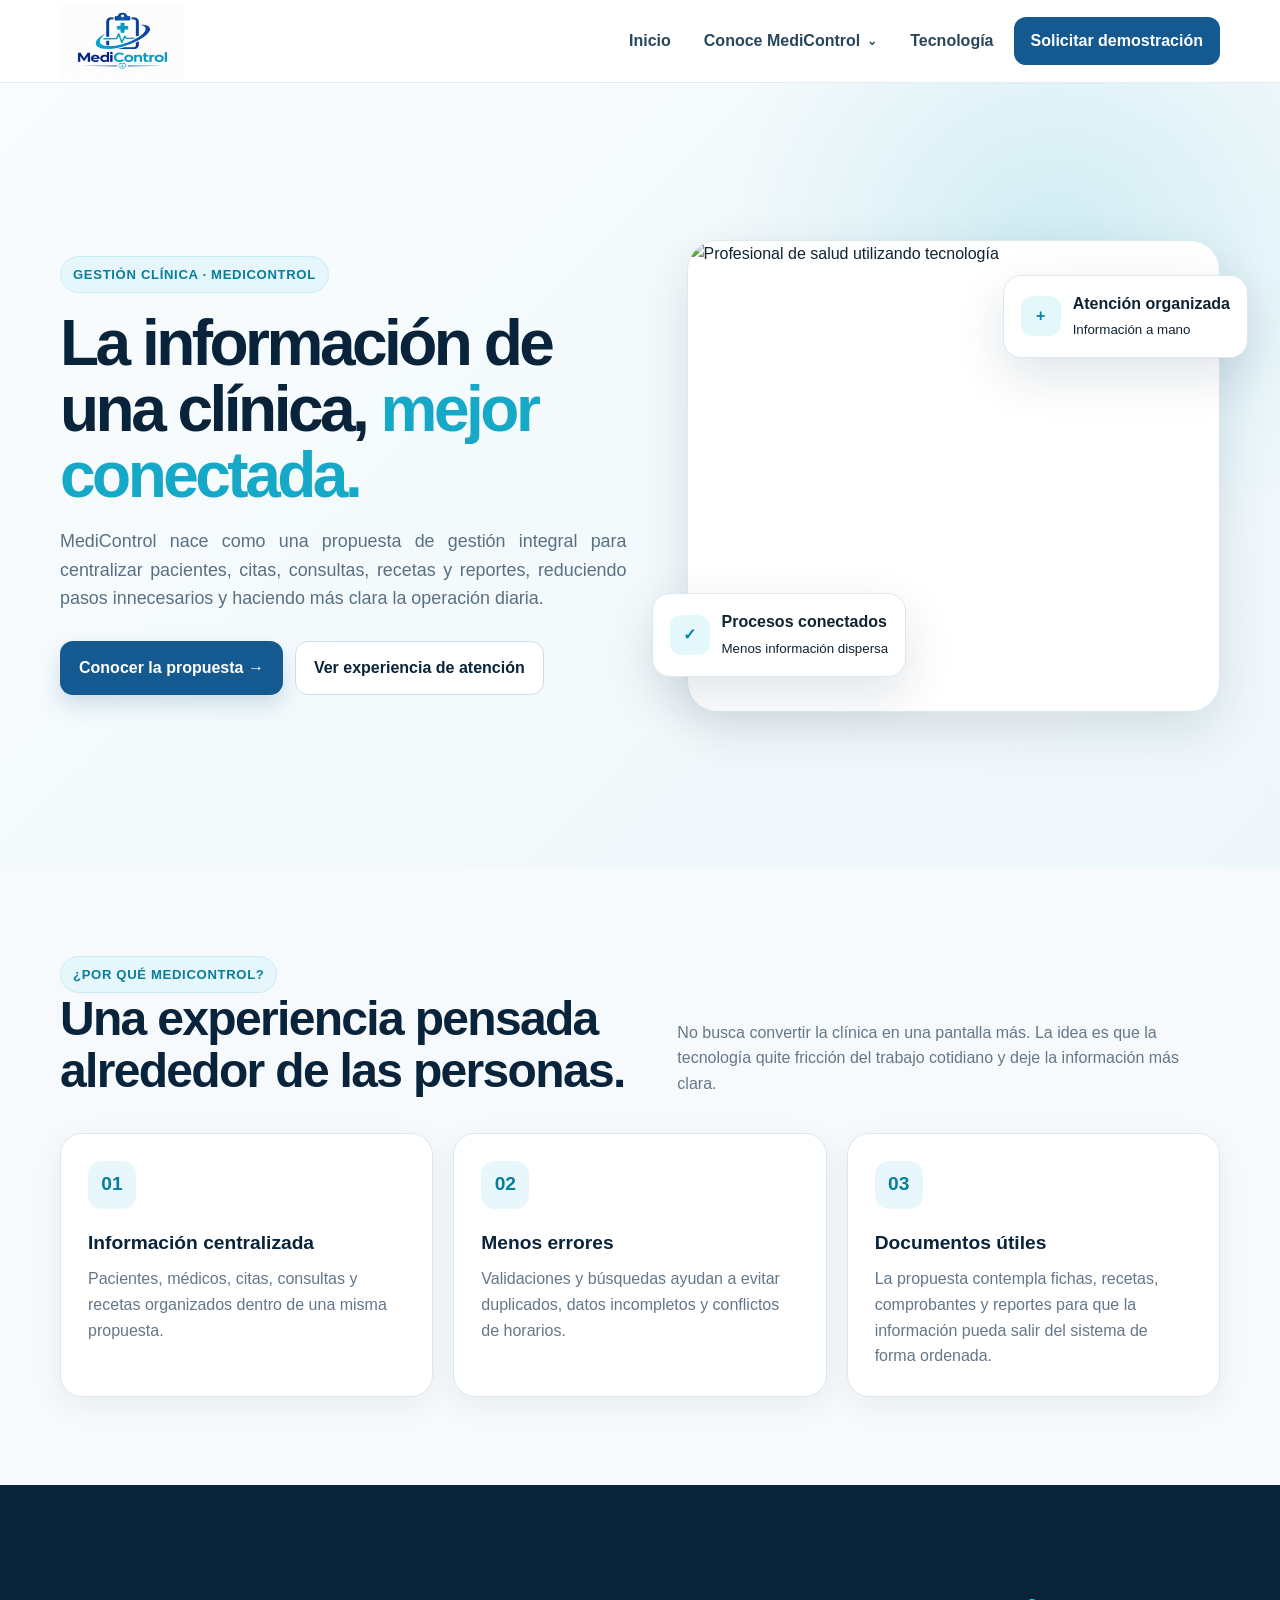
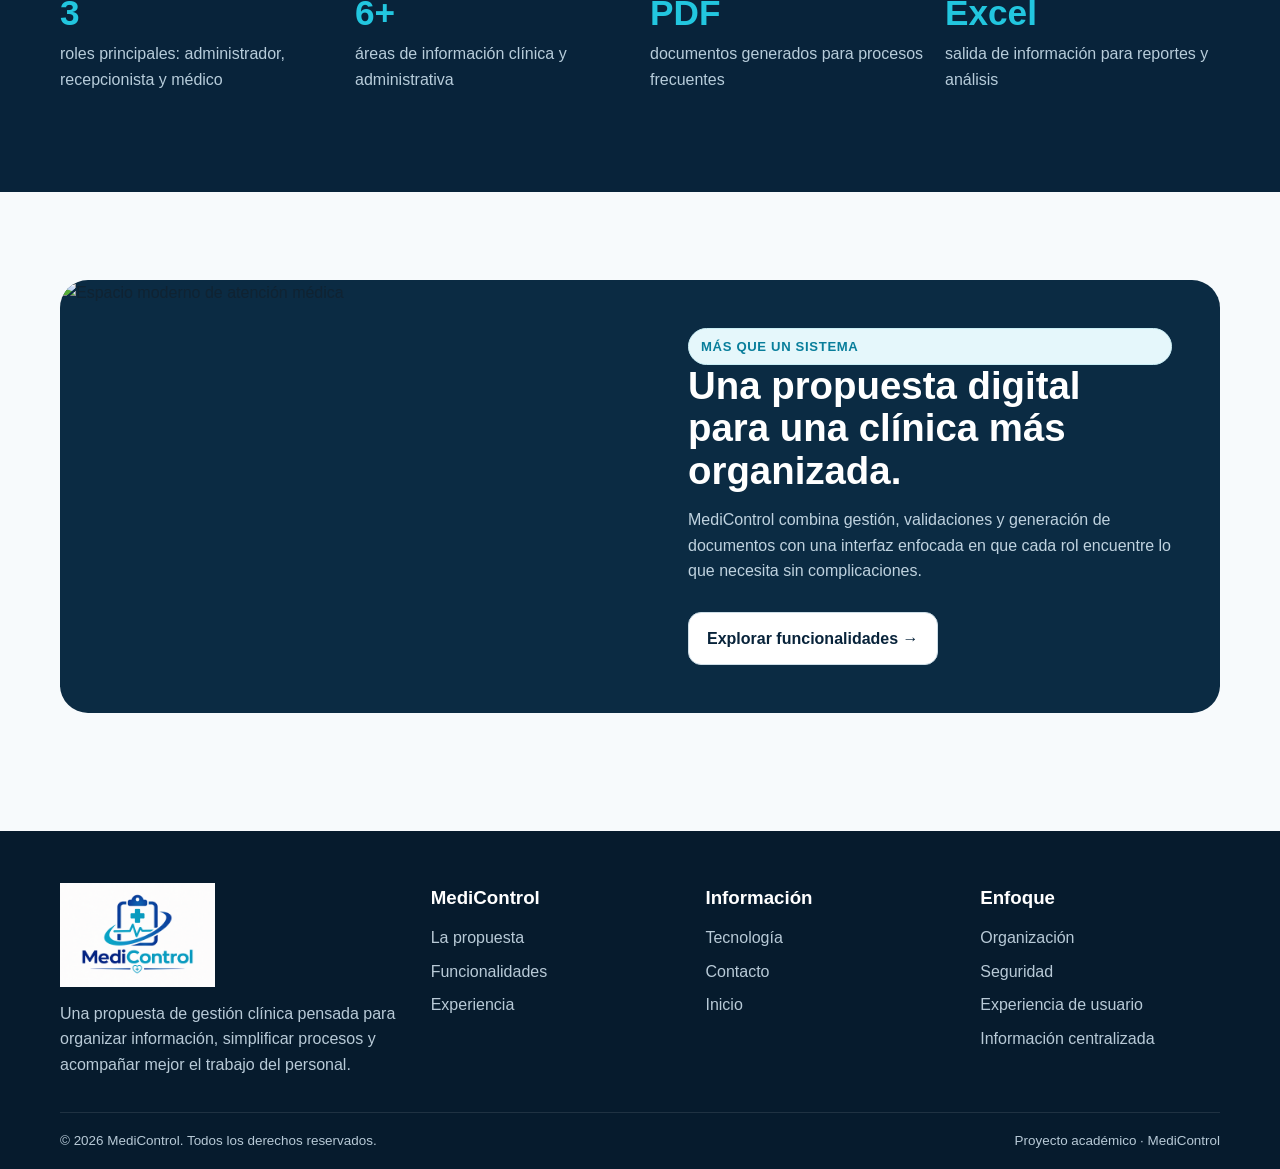
==== index.html @ 9e783116 "Primera versión de MediControl Web" ====
<!doctype html>
<html lang="es">
<head>
<meta charset="utf-8">
<meta name="viewport" content="width=device-width,initial-scale=1">
<title>Inicio | MediControl</title>
<meta name="description" content="MediControl — propuesta de gestión integral para clínicas.">
<link rel="stylesheet" href="assets/styles.css">
</head>
<body>
<header>
  <nav class="navbar">
    <div class="container nav-inner">
      <a class="brand" href="index.html" aria-label="MediControl inicio"><img src="assets/logo.png" alt="MediControl"></a>
      <button class="menu-toggle" aria-label="Abrir menú" aria-expanded="false">☰</button>
      <ul class="nav-links">
        <li><a href="index.html">Inicio</a></li>
        <li class="drop">
          <button class="drop-btn">Conoce MediControl <span class="chevron">⌄</span></button>
          <div class="dropdown">
            <a href="propuesta.html">La propuesta <small>Qué busca resolver</small></a>
            <a href="funcionalidades.html">Funcionalidades <small>Capacidades principales</small></a>
            <a href="experiencia.html">Experiencia de atención <small>Un recorrido sencillo</small></a>
          </div>
        </li>
        <li><a href="tecnologia.html">Tecnología</a></li>
        <li><a href="contacto.html" class="nav-cta">Solicitar demostración</a></li>
      </ul>
    </div>
  </nav>
</header>

<main>
<section class="hero">
 <div class="container hero-grid">
  <div class="reveal">
   <span class="eyebrow">Gestión clínica · MediControl</span>
   <h1>La información de una clínica, <span>mejor conectada.</span></h1>
   <p class="lead">MediControl nace como una propuesta de gestión integral para centralizar pacientes, citas, consultas, recetas y reportes, reduciendo pasos innecesarios y haciendo más clara la operación diaria.</p>
   <div class="actions">
    <a class="btn btn-primary" href="propuesta.html">Conocer la propuesta →</a>
    <a class="btn btn-secondary" href="experiencia.html">Ver experiencia de atención</a>
   </div>
  </div>
  <div class="hero-visual reveal">
   <div class="hero-card">
    <img class="hero-photo" src="https://images.unsplash.com/photo-1576091160399-112ba8d25d1d?auto=format&fit=crop&w=1200&q=85" alt="Profesional de salud utilizando tecnología">
   </div>
   <div class="floating float-one"><div class="float-icon">✓</div><div><strong>Procesos conectados</strong><br><small>Menos información dispersa</small></div></div>
   <div class="floating float-two"><div class="float-icon">+</div><div><strong>Atención organizada</strong><br><small>Información a mano</small></div></div>
  </div>
 </div>
</section>

<section class="section">
 <div class="container">
  <div class="section-head reveal">
   <div><span class="eyebrow">¿Por qué MediControl?</span><h2>Una experiencia pensada alrededor de las personas.</h2></div>
   <p>No busca convertir la clínica en una pantalla más. La idea es que la tecnología quite fricción del trabajo cotidiano y deje la información más clara.</p>
  </div>
  <div class="grid-3">
   <article class="card reveal"><div class="card-icon">01</div><h3>Información centralizada</h3><p>Pacientes, médicos, citas, consultas y recetas organizados dentro de una misma propuesta.</p></article>
   <article class="card reveal"><div class="card-icon">02</div><h3>Menos errores</h3><p>Validaciones y búsquedas ayudan a evitar duplicados, datos incompletos y conflictos de horarios.</p></article>
   <article class="card reveal"><div class="card-icon">03</div><h3>Documentos útiles</h3><p>La propuesta contempla fichas, recetas, comprobantes y reportes para que la información pueda salir del sistema de forma ordenada.</p></article>
  </div>
 </div>
</section>

<section class="stats">
 <div class="container section">
  <div class="stats-grid">
   <div class="stat reveal"><strong>3</strong><span>roles principales: administrador, recepcionista y médico</span></div>
   <div class="stat reveal"><strong>6+</strong><span>áreas de información clínica y administrativa</span></div>
   <div class="stat reveal"><strong>PDF</strong><span>documentos generados para procesos frecuentes</span></div>
   <div class="stat reveal"><strong>Excel</strong><span>salida de información para reportes y análisis</span></div>
  </div>
 </div>
</section>

<section class="section">
 <div class="container">
  <div class="image-banner reveal">
   <img src="https://images.unsplash.com/photo-1538108149393-fbbd81895907?auto=format&fit=crop&w=1200&q=85" alt="Espacio moderno de atención médica">
   <div class="copy">
    <span class="eyebrow">Más que un sistema</span>
    <h2>Una propuesta digital para una clínica más organizada.</h2>
    <p>MediControl combina gestión, validaciones y generación de documentos con una interfaz enfocada en que cada rol encuentre lo que necesita sin complicaciones.</p>
    <div class="actions"><a class="btn btn-secondary" href="funcionalidades.html">Explorar funcionalidades →</a></div>
   </div>
  </div>
 </div>
</section>
</main>

<footer class="footer">
  <div class="container footer-main">
    <div>
      <img class="footer-logo" src="assets/logo.png" alt="MediControl">
      <p>Una propuesta de gestión clínica pensada para organizar información, simplificar procesos y acompañar mejor el trabajo del personal.</p>
    </div>
    <div>
      <h3>MediControl</h3>
      <ul>
        <li><a href="propuesta.html">La propuesta</a></li>
        <li><a href="funcionalidades.html">Funcionalidades</a></li>
        <li><a href="experiencia.html">Experiencia</a></li>
      </ul>
    </div>
    <div>
      <h3>Información</h3>
      <ul>
        <li><a href="tecnologia.html">Tecnología</a></li>
        <li><a href="contacto.html">Contacto</a></li>
        <li><a href="index.html">Inicio</a></li>
      </ul>
    </div>
    <div>
      <h3>Enfoque</h3>
      <ul>
        <li>Organización</li>
        <li>Seguridad</li>
        <li>Experiencia de usuario</li>
        <li>Información centralizada</li>
      </ul>
    </div>
  </div>
  <div class="container footer-bottom">
    <span>© 2026 MediControl. Todos los derechos reservados.</span>
    <span>Proyecto académico · MediControl</span>
  </div>
</footer>
<script src="assets/app.js"></script>
</body></html>
---- assets/styles.css ----
:root{
  --navy:#08233a;
  --navy-2:#0d3554;
  --blue:#145a91;
  --cyan:#16a8c7;
  --cyan-2:#22c6df;
  --ink:#102332;
  --muted:#647789;
  --light:#eef6fa;
  --white:#ffffff;
  --line:#dce8ef;
  --danger:#d84a4a;
  --shadow:0 18px 50px rgba(8,35,58,.12);
  --radius:22px;
}
*{box-sizing:border-box;margin:0;padding:0}
html{scroll-behavior:smooth}
body{
  font-family:Inter,Segoe UI,Roboto,Arial,sans-serif;
  color:var(--ink);
  background:#f7fafc;
  line-height:1.6;
}
a{text-decoration:none;color:inherit}
img{max-width:100%;display:block}
button,input,textarea{font:inherit}
.container{width:min(1160px,92%);margin:auto;}
.topbar{
  background:var(--navy);
  color:#dcebf5;
  font-size:.82rem;
  padding:8px 0;
}
.topbar .container{display:flex;justify-content:space-between;gap:20px}
.navbar{
  position:sticky;top:0;z-index:1000;
  background:rgba(255,255,255,.94);
  backdrop-filter:blur(14px);
  border-bottom:1px solid rgba(220,232,239,.8);
}
.nav-inner{height:82px;display:flex;align-items:center;justify-content:space-between;gap:30px}
.brand img{width:125px;height: 75px;}
.nav-links{display:flex;align-items:center;gap:7px;list-style:none}
.nav-links>li>a,.drop-btn{
  display:flex;align-items:center;gap:7px;
  padding:11px 13px;border-radius:12px;
  font-weight:650;color:#29465b;
  transition:.25s ease;
}
.nav-links>li>a:hover,.drop-btn:hover{background:#edf7fa;color:var(--blue)}
.drop{position:relative}
.drop-btn{border:0;background:transparent;cursor:pointer}
.chevron{transition:transform .25s ease;font-size:.72rem}
.drop.open .chevron{transform:rotate(180deg)}
.dropdown{
  position:absolute;right:0;top:calc(100% + 12px);
  width:270px;padding:10px;
  background:#fff;border:1px solid var(--line);
  border-radius:17px;box-shadow:var(--shadow);
  opacity:0;visibility:hidden;transform:translateY(-8px) scale(.98);
  transition:.25s ease;transform-origin:top right;
}
.drop.open .dropdown{opacity:1;visibility:visible;transform:translateY(0) scale(1)}
.dropdown a{display:block;padding:12px 13px;border-radius:12px}
.dropdown a:hover{background:#eff8fb;color:var(--blue)}
.dropdown small{display:block;color:var(--muted);font-weight:400;margin-top:2px}
.nav-cta{background:var(--blue)!important;color:white!important;padding:11px 17px!important}
.nav-cta:hover{background:var(--navy)!important}
.menu-toggle{display:none;border:0;background:var(--navy);color:#fff;border-radius:12px;padding:10px 12px;cursor:pointer}
.hero{
  min-height:calc(100vh - 115px);
  display:grid;align-items:center;
  background:
    radial-gradient(circle at 82% 22%,rgba(22,168,199,.16),transparent 28%),
    linear-gradient(135deg,#f9fcfd 0%,#eef7fb 100%);
  overflow:hidden;
}
.hero-grid{display:grid;grid-template-columns:1.03fr .97fr;gap:60px;align-items:center;padding:72px 0}
.eyebrow{display:inline-flex;gap:8px;align-items:center;background:#e5f7fb;color:#087e9b;border:1px solid #c9edf4;border-radius:999px;padding:7px 12px;font-size:.82rem;font-weight:750;text-transform:uppercase;letter-spacing:.05em}
.hero h1{font-size:clamp(2.7rem,5vw,5.2rem);line-height:1.03;letter-spacing:-.055em;margin:18px 0;color:var(--navy);}
.hero h1 span{color:var(--cyan)}
.hero p.lead{font-size:1.12rem;color:#587083;max-width:650px; text-align: justify;}
.actions{display:flex;flex-wrap:wrap;gap:12px;margin-top:28px}
.btn{
  display:inline-flex;align-items:center;justify-content:center;gap:9px;
  border:1px solid transparent;border-radius:13px;padding:13px 18px;
  font-weight:750;cursor:pointer;transition:.25s ease;
}
.btn-primary{background:var(--blue);color:#fff;box-shadow:0 10px 22px rgba(20,90,145,.18)}
.btn-primary:hover{transform:translateY(-2px);background:var(--navy)}
.btn-secondary{background:#fff;color:var(--navy);border-color:#cddde6}
.btn-secondary:hover{border-color:var(--cyan);color:#087e9b;transform:translateY(-2px)}
.hero-visual{position:relative}
.hero-card{
  background:#fff;border:1px solid #dceaf0;border-radius:30px;
  box-shadow:var(--shadow);overflow:hidden;
}
.hero-photo{height:470px;object-fit:cover;width:100%}
.floating{
  position:absolute;background:#fff;border:1px solid var(--line);box-shadow:var(--shadow);
  border-radius:18px;padding:15px 17px;display:flex;gap:12px;align-items:center;
}
.float-one{left:-35px;bottom:35px}.float-two{right:-28px;top:35px}
.float-icon{width:40px;height:40px;border-radius:12px;background:#e4f7fb;color:#0785a1;display:grid;place-items:center;font-weight:900}
.section{padding:88px 0}
.section-head{display:flex;justify-content:space-between;gap:30px;align-items:end;margin-bottom:36px}
.section-head h2{font-size:clamp(2rem,4vw,3rem);line-height:1.08;color:var(--navy);letter-spacing:-.035em}
.section-head p{max-width:560px;color:var(--muted)}
.grid-3{display:grid;grid-template-columns:repeat(3,1fr);gap:20px}
.card{
  background:#fff;border:1px solid var(--line);border-radius:var(--radius);
  padding:27px;box-shadow:0 8px 30px rgba(8,35,58,.06);
  transition:.28s ease;
}
.card:hover{transform:translateY(-5px);box-shadow:var(--shadow)}
.card-icon{width:48px;height:48px;border-radius:14px;background:#e8f7fb;color:#087e9b;display:grid;place-items:center;font-size:1.2rem;font-weight:900;margin-bottom:19px}
.card h3{font-size:1.2rem;color:var(--navy);margin-bottom:8px}
.card p{color:var(--muted)}
.stats{background:var(--navy);color:#fff}
.stats-grid{display:grid;grid-template-columns:repeat(4,1fr);gap:20px}
.stat{padding:12px 0}
.stat strong{display:block;font-size:2.2rem;color:var(--cyan-2)}
.stat span{color:#b7ccda}
.image-banner{display:grid;grid-template-columns:1fr 1fr;gap:0;border-radius:28px;overflow:hidden;background:#0b2b43}
.image-banner img{height:390px;width:100%;object-fit:cover}
.image-banner .copy{padding:48px;color:#fff;display:flex;flex-direction:column;justify-content:center}
.image-banner .copy h2{font-size:2.4rem;line-height:1.1;margin-bottom:15px}
.image-banner .copy p{color:#bfd2df}
.page-hero{background:linear-gradient(135deg,#08233a,#0e4165);color:#fff;padding:80px 0}
.page-hero h1{font-size:clamp(2.5rem,5vw,4.2rem);line-height:1.05;margin:15px 0}
.page-hero p{max-width:720px;color:#c5d8e4;font-size:1.08rem}
.breadcrumb{color:#86d9e7;font-weight:700;font-size:.86rem}
.feature-layout{display:grid;grid-template-columns:.9fr 1.1fr;gap:35px;align-items:center}
.feature-image{border-radius:25px;overflow:hidden;box-shadow:var(--shadow);border:1px solid var(--line)}
.feature-image img{height:480px;width:100%;object-fit:cover}
.list{display:grid;gap:15px;margin-top:20px}
.list li{list-style:none;display:flex;gap:12px;color:#506b7d}
.check{min-width:24px;height:24px;border-radius:50%;display:grid;place-items:center;background:#def6fa;color:#087e9b;font-weight:900}
.process{display:grid;grid-template-columns:repeat(4,1fr);gap:15px}
.step{background:#fff;border:1px solid var(--line);padding:23px;border-radius:20px}
.step-number{font-weight:900;color:var(--cyan);font-size:1.5rem}
.step h3{margin:8px 0;color:var(--navy)}
.step p{color:var(--muted);font-size:.94rem}
.form-card{max-width:780px;margin:auto;background:#fff;border:1px solid var(--line);border-radius:26px;padding:32px;box-shadow:var(--shadow)}
.form-grid{display:grid;grid-template-columns:1fr 1fr;gap:17px}
.field{display:grid;gap:7px}
.field.full{grid-column:1/-1}
.field label{font-weight:700;color:#29465b}
.field input,.field textarea,.field select{width:100%;padding:13px 14px;border:1px solid #cbdde6;border-radius:12px;outline:none;background:#fbfdfe}
.field input:focus,.field textarea:focus,.field select:focus{border-color:var(--cyan);box-shadow:0 0 0 3px rgba(22,168,199,.12)}
.field textarea{min-height:140px;resize:vertical}
.notice{margin-top:15px;padding:12px 14px;border-radius:12px;background:#eaf8fb;color:#087e9b;display:none}
.footer{background:#061b2d;color:#b8cad7;margin-top:30px}
.footer-main{padding:52px 0 35px;display:grid;grid-template-columns:1.4fr 1fr 1fr 1fr;gap:35px}
.footer h3{color:#fff;margin-bottom:12px}
.footer p{max-width:360px}
.footer ul{list-style:none;display:grid;gap:8px}
.footer a:hover{color:#fff}
.footer-logo{width:155px;margin-bottom:14px}
.footer-bottom{border-top:1px solid rgba(255,255,255,.1);padding:17px 0;display:flex;justify-content:space-between;gap:20px;font-size:.84rem}
.reveal{opacity:0;transform:translateY(18px);transition:.7s ease}
.reveal.show{opacity:1;transform:none}
@media(max-width:900px){
  .menu-toggle{display:block}
  .nav-links{position:absolute;left:4%;right:4%;top:78px;background:#fff;border:1px solid var(--line);border-radius:18px;box-shadow:var(--shadow);padding:10px;display:none;flex-direction:column;align-items:stretch}
  .nav-links.active{display:flex}
  .nav-links>li>a,.drop-btn{width:100%;justify-content:space-between}
  .dropdown{position:static;width:100%;box-shadow:none;margin-top:5px;display:none}
  .drop.open .dropdown{display:block}
  .hero-grid,.feature-layout,.image-banner{grid-template-columns:1fr}
  .hero{min-height:auto}.hero-visual{order:-1}.hero-photo{height:360px}
  .float-one{left:12px}.float-two{right:12px}
  .grid-3{grid-template-columns:1fr 1fr}.stats-grid{grid-template-columns:1fr 1fr}.process{grid-template-columns:1fr 1fr}
  .footer-main{grid-template-columns:1fr 1fr}
}
@media(max-width:600px){
  .topbar .container{display:none}.nav-inner{height:72px}
  .brand img{width:145px}.hero-grid{padding:48px 0}.hero h1{font-size:2.7rem}
  .section{padding:65px 0}.grid-3,.stats-grid,.process,.form-grid{grid-template-columns:1fr}
  .field.full{grid-column:auto}.image-banner img{height:280px}.image-banner .copy{padding:32px}
  .feature-image img{height:330px}.footer-main{grid-template-columns:1fr}.footer-bottom{flex-direction:column}
}
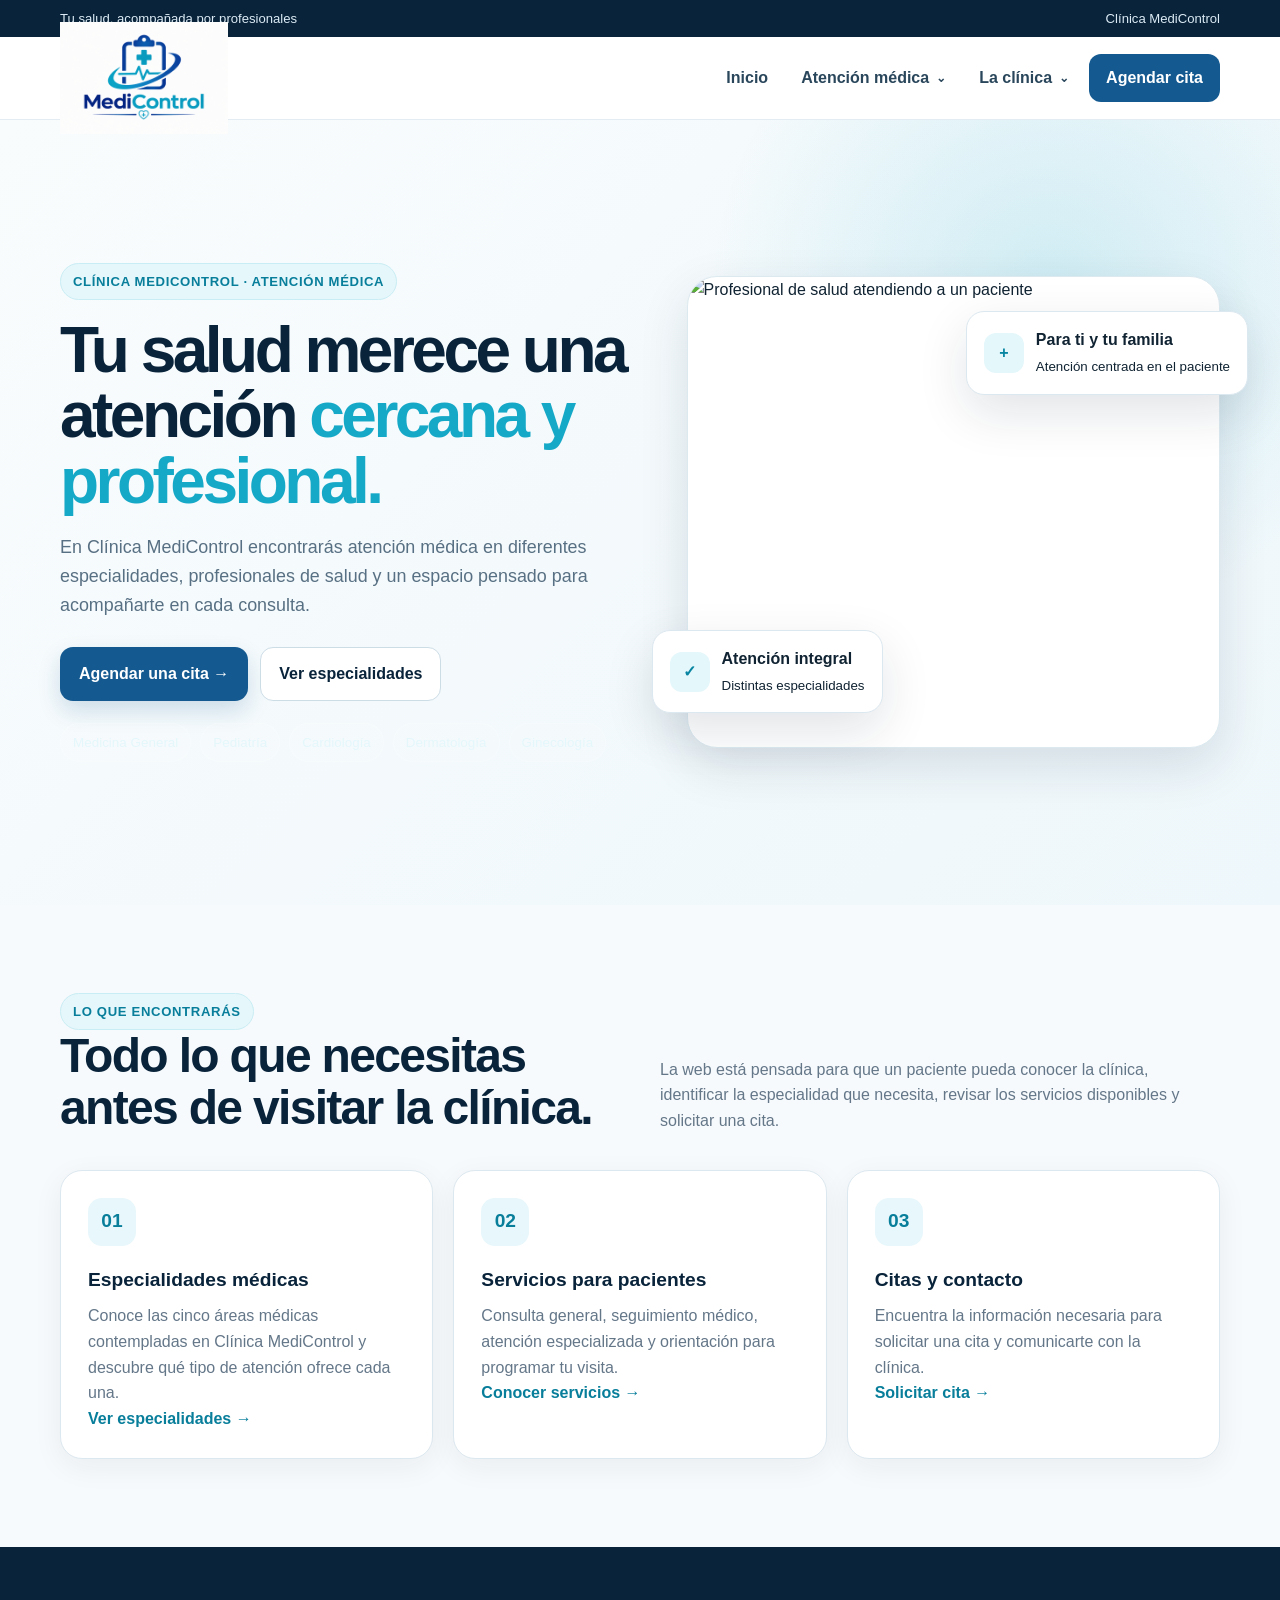
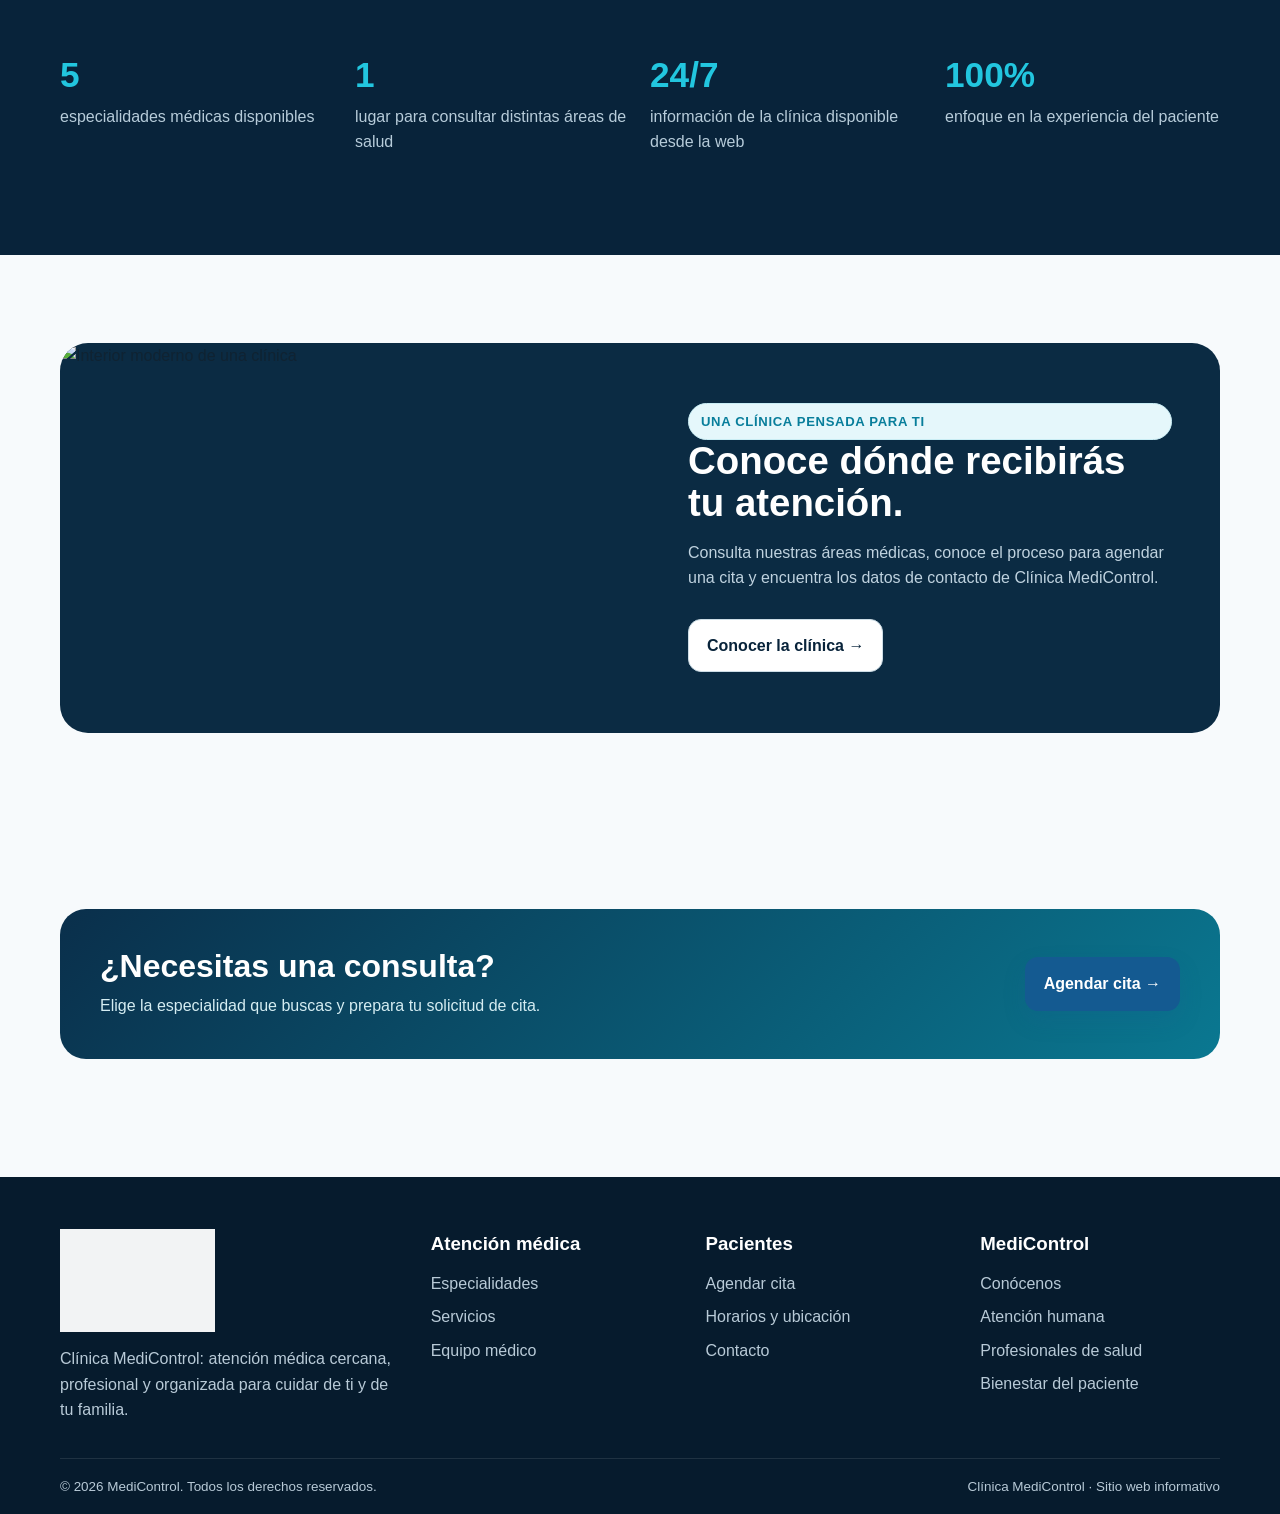
==== commit d0811e7a: "Cambio de propósito: sitio web de Clínica MediControl" ====
--- a/index.html
+++ b/index.html
@@ -4,11 +4,13 @@
 <meta charset="utf-8">
 <meta name="viewport" content="width=device-width,initial-scale=1">
 <title>Inicio | MediControl</title>
-<meta name="description" content="MediControl — propuesta de gestión integral para clínicas.">
+<meta name="description" content="Clínica MediControl: especialidades, servicios y atención médica para pacientes.">
 <link rel="stylesheet" href="assets/styles.css">
 </head>
 <body>
+
 <header>
+  <div class="topbar"><div class="container"><span>Tu salud, acompañada por profesionales</span><span>Clínica MediControl</span></div></div>
   <nav class="navbar">
     <div class="container nav-inner">
       <a class="brand" href="index.html" aria-label="MediControl inicio"><img src="assets/logo.png" alt="MediControl"></a>
@@ -16,38 +18,48 @@
       <ul class="nav-links">
         <li><a href="index.html">Inicio</a></li>
         <li class="drop">
-          <button class="drop-btn">Conoce MediControl <span class="chevron">⌄</span></button>
+          <button class="drop-btn">Atención médica <span class="chevron">⌄</span></button>
           <div class="dropdown">
-            <a href="propuesta.html">La propuesta <small>Qué busca resolver</small></a>
-            <a href="funcionalidades.html">Funcionalidades <small>Capacidades principales</small></a>
-            <a href="experiencia.html">Experiencia de atención <small>Un recorrido sencillo</small></a>
+            <a href="especialidades.html">Especialidades <small>Conoce nuestras áreas médicas</small></a>
+            <a href="servicios.html">Servicios <small>Lo que puedes encontrar en la clínica</small></a>
+            <a href="medicos.html">Equipo médico <small>Profesionales y especialidades</small></a>
           </div>
         </li>
-        <li><a href="tecnologia.html">Tecnología</a></li>
-        <li><a href="contacto.html" class="nav-cta">Solicitar demostración</a></li>
+        <li class="drop">
+          <button class="drop-btn">La clínica <span class="chevron">⌄</span></button>
+          <div class="dropdown">
+            <a href="nosotros.html">Conócenos <small>Nuestra forma de atender</small></a>
+            <a href="horarios.html">Horarios y ubicación <small>Cuándo y dónde encontrarnos</small></a>
+          </div>
+        </li>
+        <li><a href="citas.html" class="nav-cta">Agendar cita</a></li>
       </ul>
     </div>
   </nav>
 </header>
 
 <main>
+
 <section class="hero">
  <div class="container hero-grid">
   <div class="reveal">
-   <span class="eyebrow">Gestión clínica · MediControl</span>
-   <h1>La información de una clínica, <span>mejor conectada.</span></h1>
-   <p class="lead">MediControl nace como una propuesta de gestión integral para centralizar pacientes, citas, consultas, recetas y reportes, reduciendo pasos innecesarios y haciendo más clara la operación diaria.</p>
+   <span class="eyebrow">Clínica MediControl · Atención médica</span>
+   <h1>Tu salud merece una atención <span>cercana y profesional.</span></h1>
+   <p class="lead">En Clínica MediControl encontrarás atención médica en diferentes especialidades, profesionales de salud y un espacio pensado para acompañarte en cada consulta.</p>
    <div class="actions">
-    <a class="btn btn-primary" href="propuesta.html">Conocer la propuesta →</a>
-    <a class="btn btn-secondary" href="experiencia.html">Ver experiencia de atención</a>
+    <a class="btn btn-primary" href="citas.html">Agendar una cita →</a>
+    <a class="btn btn-secondary" href="especialidades.html">Ver especialidades</a>
+   </div>
+   <div class="hero-badges">
+    <span class="hero-badge">Medicina General</span><span class="hero-badge">Pediatría</span><span class="hero-badge">Cardiología</span><span class="hero-badge">Dermatología</span><span class="hero-badge">Ginecología</span>
    </div>
   </div>
   <div class="hero-visual reveal">
    <div class="hero-card">
-    <img class="hero-photo" src="https://images.unsplash.com/photo-1576091160399-112ba8d25d1d?auto=format&fit=crop&w=1200&q=85" alt="Profesional de salud utilizando tecnología">
+    <img class="hero-photo" src="https://images.unsplash.com/photo-1576091160399-112ba8d25d1d?auto=format&fit=crop&w=1200&q=85" alt="Profesional de salud atendiendo a un paciente">
    </div>
-   <div class="floating float-one"><div class="float-icon">✓</div><div><strong>Procesos conectados</strong><br><small>Menos información dispersa</small></div></div>
-   <div class="floating float-two"><div class="float-icon">+</div><div><strong>Atención organizada</strong><br><small>Información a mano</small></div></div>
+   <div class="floating float-one"><div class="float-icon">✓</div><div><strong>Atención integral</strong><br><small>Distintas especialidades</small></div></div>
+   <div class="floating float-two"><div class="float-icon">+</div><div><strong>Para ti y tu familia</strong><br><small>Atención centrada en el paciente</small></div></div>
   </div>
  </div>
 </section>
@@ -55,13 +67,13 @@
 <section class="section">
  <div class="container">
   <div class="section-head reveal">
-   <div><span class="eyebrow">¿Por qué MediControl?</span><h2>Una experiencia pensada alrededor de las personas.</h2></div>
-   <p>No busca convertir la clínica en una pantalla más. La idea es que la tecnología quite fricción del trabajo cotidiano y deje la información más clara.</p>
+   <div><span class="eyebrow">Lo que encontrarás</span><h2>Todo lo que necesitas antes de visitar la clínica.</h2></div>
+   <p>La web está pensada para que un paciente pueda conocer la clínica, identificar la especialidad que necesita, revisar los servicios disponibles y solicitar una cita.</p>
   </div>
   <div class="grid-3">
-   <article class="card reveal"><div class="card-icon">01</div><h3>Información centralizada</h3><p>Pacientes, médicos, citas, consultas y recetas organizados dentro de una misma propuesta.</p></article>
-   <article class="card reveal"><div class="card-icon">02</div><h3>Menos errores</h3><p>Validaciones y búsquedas ayudan a evitar duplicados, datos incompletos y conflictos de horarios.</p></article>
-   <article class="card reveal"><div class="card-icon">03</div><h3>Documentos útiles</h3><p>La propuesta contempla fichas, recetas, comprobantes y reportes para que la información pueda salir del sistema de forma ordenada.</p></article>
+   <article class="card reveal"><div class="card-icon">01</div><h3>Especialidades médicas</h3><p>Conoce las cinco áreas médicas contempladas en Clínica MediControl y descubre qué tipo de atención ofrece cada una.</p><a class="specialty-link" href="especialidades.html">Ver especialidades →</a></article>
+   <article class="card reveal"><div class="card-icon">02</div><h3>Servicios para pacientes</h3><p>Consulta general, seguimiento médico, atención especializada y orientación para programar tu visita.</p><a class="specialty-link" href="servicios.html">Conocer servicios →</a></article>
+   <article class="card reveal"><div class="card-icon">03</div><h3>Citas y contacto</h3><p>Encuentra la información necesaria para solicitar una cita y comunicarte con la clínica.</p><a class="specialty-link" href="citas.html">Solicitar cita →</a></article>
   </div>
  </div>
 </section>
@@ -69,10 +81,10 @@
 <section class="stats">
  <div class="container section">
   <div class="stats-grid">
-   <div class="stat reveal"><strong>3</strong><span>roles principales: administrador, recepcionista y médico</span></div>
-   <div class="stat reveal"><strong>6+</strong><span>áreas de información clínica y administrativa</span></div>
-   <div class="stat reveal"><strong>PDF</strong><span>documentos generados para procesos frecuentes</span></div>
-   <div class="stat reveal"><strong>Excel</strong><span>salida de información para reportes y análisis</span></div>
+   <div class="stat reveal"><strong>5</strong><span>especialidades médicas disponibles</span></div>
+   <div class="stat reveal"><strong>1</strong><span>lugar para consultar distintas áreas de salud</span></div>
+   <div class="stat reveal"><strong>24/7</strong><span>información de la clínica disponible desde la web</span></div>
+   <div class="stat reveal"><strong>100%</strong><span>enfoque en la experiencia del paciente</span></div>
   </div>
  </div>
 </section>
@@ -80,54 +92,66 @@
 <section class="section">
  <div class="container">
   <div class="image-banner reveal">
-   <img src="https://images.unsplash.com/photo-1538108149393-fbbd81895907?auto=format&fit=crop&w=1200&q=85" alt="Espacio moderno de atención médica">
+   <img src="https://images.unsplash.com/photo-1538108149393-fbbd81895907?auto=format&fit=crop&w=1200&q=85" alt="Interior moderno de una clínica">
    <div class="copy">
-    <span class="eyebrow">Más que un sistema</span>
-    <h2>Una propuesta digital para una clínica más organizada.</h2>
-    <p>MediControl combina gestión, validaciones y generación de documentos con una interfaz enfocada en que cada rol encuentre lo que necesita sin complicaciones.</p>
-    <div class="actions"><a class="btn btn-secondary" href="funcionalidades.html">Explorar funcionalidades →</a></div>
+    <span class="eyebrow">Una clínica pensada para ti</span>
+    <h2>Conoce dónde recibirás tu atención.</h2>
+    <p>Consulta nuestras áreas médicas, conoce el proceso para agendar una cita y encuentra los datos de contacto de Clínica MediControl.</p>
+    <div class="actions"><a class="btn btn-secondary" href="nosotros.html">Conocer la clínica →</a></div>
    </div>
   </div>
  </div>
 </section>
+
+<section class="section">
+ <div class="container">
+  <div class="cta-strip reveal">
+   <div><h2>¿Necesitas una consulta?</h2><p>Elige la especialidad que buscas y prepara tu solicitud de cita.</p></div>
+   <a class="btn btn-primary" href="citas.html">Agendar cita →</a>
+  </div>
+ </div>
+</section>
+
 </main>
 
 <footer class="footer">
   <div class="container footer-main">
     <div>
       <img class="footer-logo" src="assets/logo.png" alt="MediControl">
-      <p>Una propuesta de gestión clínica pensada para organizar información, simplificar procesos y acompañar mejor el trabajo del personal.</p>
+      <p>Clínica MediControl: atención médica cercana, profesional y organizada para cuidar de ti y de tu familia.</p>
+    </div>
+    <div>
+      <h3>Atención médica</h3>
+      <ul>
+        <li><a href="especialidades.html">Especialidades</a></li>
+        <li><a href="servicios.html">Servicios</a></li>
+        <li><a href="medicos.html">Equipo médico</a></li>
+      </ul>
+    </div>
+    <div>
+      <h3>Pacientes</h3>
+      <ul>
+        <li><a href="citas.html">Agendar cita</a></li>
+        <li><a href="horarios.html">Horarios y ubicación</a></li>
+        <li><a href="contacto.html">Contacto</a></li>
+      </ul>
     </div>
     <div>
       <h3>MediControl</h3>
       <ul>
-        <li><a href="propuesta.html">La propuesta</a></li>
-        <li><a href="funcionalidades.html">Funcionalidades</a></li>
-        <li><a href="experiencia.html">Experiencia</a></li>
-      </ul>
-    </div>
-    <div>
-      <h3>Información</h3>
-      <ul>
-        <li><a href="tecnologia.html">Tecnología</a></li>
-        <li><a href="contacto.html">Contacto</a></li>
-        <li><a href="index.html">Inicio</a></li>
-      </ul>
-    </div>
-    <div>
-      <h3>Enfoque</h3>
-      <ul>
-        <li>Organización</li>
-        <li>Seguridad</li>
-        <li>Experiencia de usuario</li>
-        <li>Información centralizada</li>
+        <li><a href="nosotros.html">Conócenos</a></li>
+        <li>Atención humana</li>
+        <li>Profesionales de salud</li>
+        <li>Bienestar del paciente</li>
       </ul>
     </div>
   </div>
   <div class="container footer-bottom">
     <span>© 2026 MediControl. Todos los derechos reservados.</span>
-    <span>Proyecto académico · MediControl</span>
+    <span>Clínica MediControl · Sitio web informativo</span>
   </div>
 </footer>
+
 <script src="assets/app.js"></script>
-</body></html>+</body>
+</html>
--- a/assets/styles.css
+++ b/assets/styles.css
@@ -25,7 +25,7 @@
 a{text-decoration:none;color:inherit}
 img{max-width:100%;display:block}
 button,input,textarea{font:inherit}
-.container{width:min(1160px,92%);margin:auto;}
+.container{width:min(1160px,92%);margin:auto}
 .topbar{
   background:var(--navy);
   color:#dcebf5;
@@ -40,7 +40,7 @@
   border-bottom:1px solid rgba(220,232,239,.8);
 }
 .nav-inner{height:82px;display:flex;align-items:center;justify-content:space-between;gap:30px}
-.brand img{width:125px;height: 75px;}
+.brand img{width:168px;height:auto}
 .nav-links{display:flex;align-items:center;gap:7px;list-style:none}
 .nav-links>li>a,.drop-btn{
   display:flex;align-items:center;gap:7px;
@@ -78,9 +78,9 @@
 }
 .hero-grid{display:grid;grid-template-columns:1.03fr .97fr;gap:60px;align-items:center;padding:72px 0}
 .eyebrow{display:inline-flex;gap:8px;align-items:center;background:#e5f7fb;color:#087e9b;border:1px solid #c9edf4;border-radius:999px;padding:7px 12px;font-size:.82rem;font-weight:750;text-transform:uppercase;letter-spacing:.05em}
-.hero h1{font-size:clamp(2.7rem,5vw,5.2rem);line-height:1.03;letter-spacing:-.055em;margin:18px 0;color:var(--navy);}
+.hero h1{font-size:clamp(2.7rem,5vw,5.2rem);line-height:1.03;letter-spacing:-.055em;margin:18px 0;color:var(--navy)}
 .hero h1 span{color:var(--cyan)}
-.hero p.lead{font-size:1.12rem;color:#587083;max-width:650px; text-align: justify;}
+.hero p.lead{font-size:1.12rem;color:#587083;max-width:650px}
 .actions{display:flex;flex-wrap:wrap;gap:12px;margin-top:28px}
 .btn{
   display:inline-flex;align-items:center;justify-content:center;gap:9px;
@@ -157,7 +157,7 @@
 .footer p{max-width:360px}
 .footer ul{list-style:none;display:grid;gap:8px}
 .footer a:hover{color:#fff}
-.footer-logo{width:155px;margin-bottom:14px}
+.footer-logo{width:155px;filter:brightness(0) invert(1);opacity:.95;margin-bottom:14px}
 .footer-bottom{border-top:1px solid rgba(255,255,255,.1);padding:17px 0;display:flex;justify-content:space-between;gap:20px;font-size:.84rem}
 .reveal{opacity:0;transform:translateY(18px);transition:.7s ease}
 .reveal.show{opacity:1;transform:none}
@@ -181,3 +181,36 @@
   .field.full{grid-column:auto}.image-banner img{height:280px}.image-banner .copy{padding:32px}
   .feature-image img{height:330px}.footer-main{grid-template-columns:1fr}.footer-bottom{flex-direction:column}
 }
+
+
+/* --- MediControl Clínica: components --- */
+.specialty-grid{display:grid;grid-template-columns:repeat(3,1fr);gap:20px}
+.specialty-card{position:relative;overflow:hidden}
+.specialty-card .specialty-tag{display:inline-flex;padding:6px 10px;border-radius:999px;background:#e8f7fb;color:#087e9b;font-size:.78rem;font-weight:800;margin-bottom:15px}
+.specialty-card h3{font-size:1.25rem}
+.specialty-card p{margin-bottom:18px}
+.specialty-link{font-weight:800;color:#087e9b}
+.info-grid{display:grid;grid-template-columns:repeat(3,1fr);gap:20px}
+.info-box{background:#f4f9fb;border:1px solid var(--line);border-radius:20px;padding:24px}
+.info-box strong{display:block;color:var(--navy);font-size:1.05rem;margin-bottom:7px}
+.doctor-card{display:grid;grid-template-columns:90px 1fr;gap:20px;align-items:center}
+.doctor-avatar{width:90px;height:90px;border-radius:22px;overflow:hidden;background:#dff4f8}
+.doctor-avatar img{width:100%;height:100%;object-fit:cover}
+.service-list{display:grid;grid-template-columns:1fr 1fr;gap:14px}
+.service-item{display:flex;gap:12px;align-items:flex-start;padding:17px;border:1px solid var(--line);border-radius:16px;background:#fff}
+.service-item .check{flex:none}
+.cta-strip{background:linear-gradient(135deg,#0a2f4b,#0a7891);border-radius:26px;padding:40px;color:#fff;display:flex;justify-content:space-between;gap:30px;align-items:center}
+.cta-strip h2{font-size:2rem;line-height:1.1;margin-bottom:9px}
+.cta-strip p{color:#d5edf2;max-width:650px}
+.contact-cards{display:grid;grid-template-columns:repeat(3,1fr);gap:18px;margin-bottom:30px}
+.contact-card{background:#fff;border:1px solid var(--line);border-radius:20px;padding:24px}
+.contact-card .card-icon{margin-bottom:14px}
+.hours{width:100%;border-collapse:collapse;background:#fff;border:1px solid var(--line);border-radius:18px;overflow:hidden}
+.hours th,.hours td{padding:14px 16px;border-bottom:1px solid var(--line);text-align:left}
+.hours th{color:var(--navy);background:#f2f8fa}
+.hours tr:last-child td{border-bottom:0}
+.patient-note{border-left:4px solid var(--cyan);background:#eff9fb;padding:18px 20px;border-radius:0 15px 15px 0;color:#36576a}
+.hero-badges{display:flex;flex-wrap:wrap;gap:9px;margin-top:22px}
+.hero-badge{padding:8px 12px;border-radius:999px;background:rgba(255,255,255,.1);border:1px solid rgba(255,255,255,.16);color:#e4f7fb;font-size:.84rem}
+@media(max-width:900px){.specialty-grid,.info-grid,.contact-cards{grid-template-columns:1fr 1fr}.service-list{grid-template-columns:1fr}.cta-strip{flex-direction:column;align-items:flex-start}}
+@media(max-width:600px){.specialty-grid,.info-grid,.contact-cards{grid-template-columns:1fr}.doctor-card{grid-template-columns:1fr}.doctor-avatar{width:76px;height:76px}}
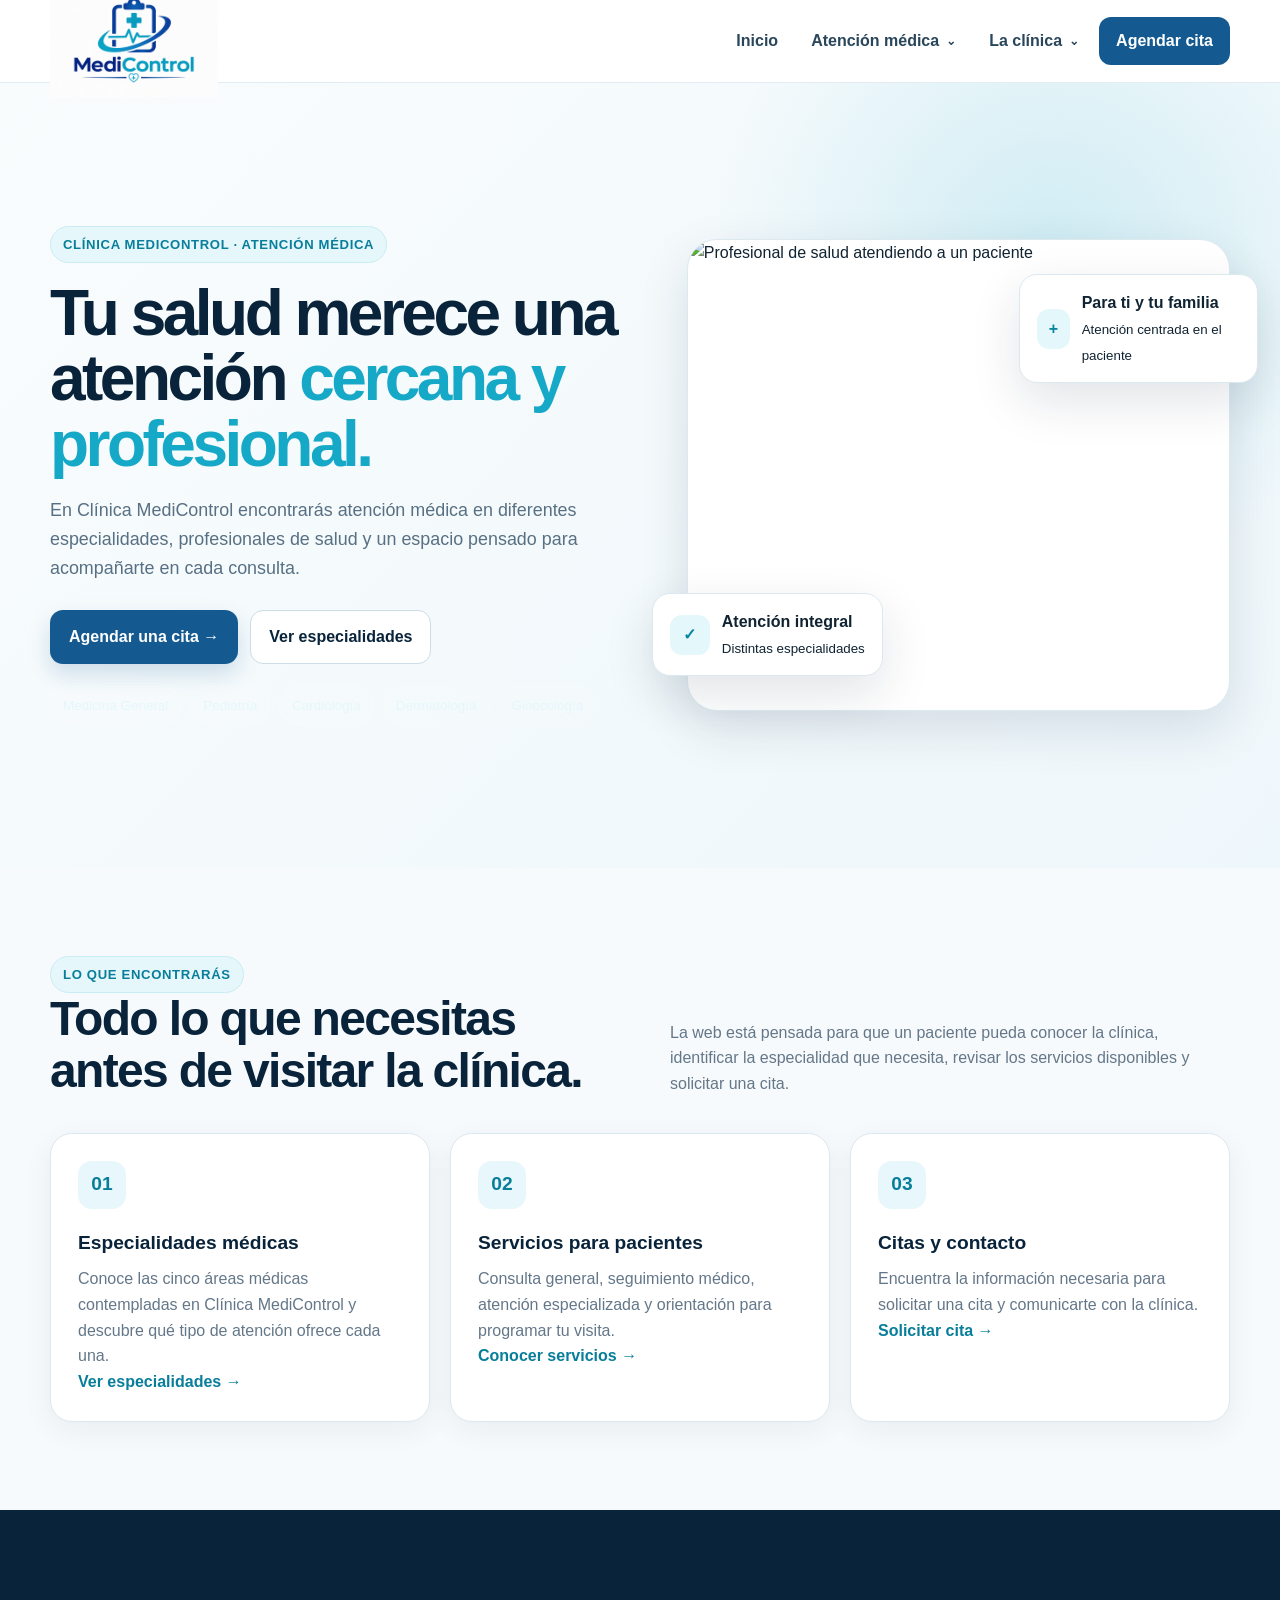
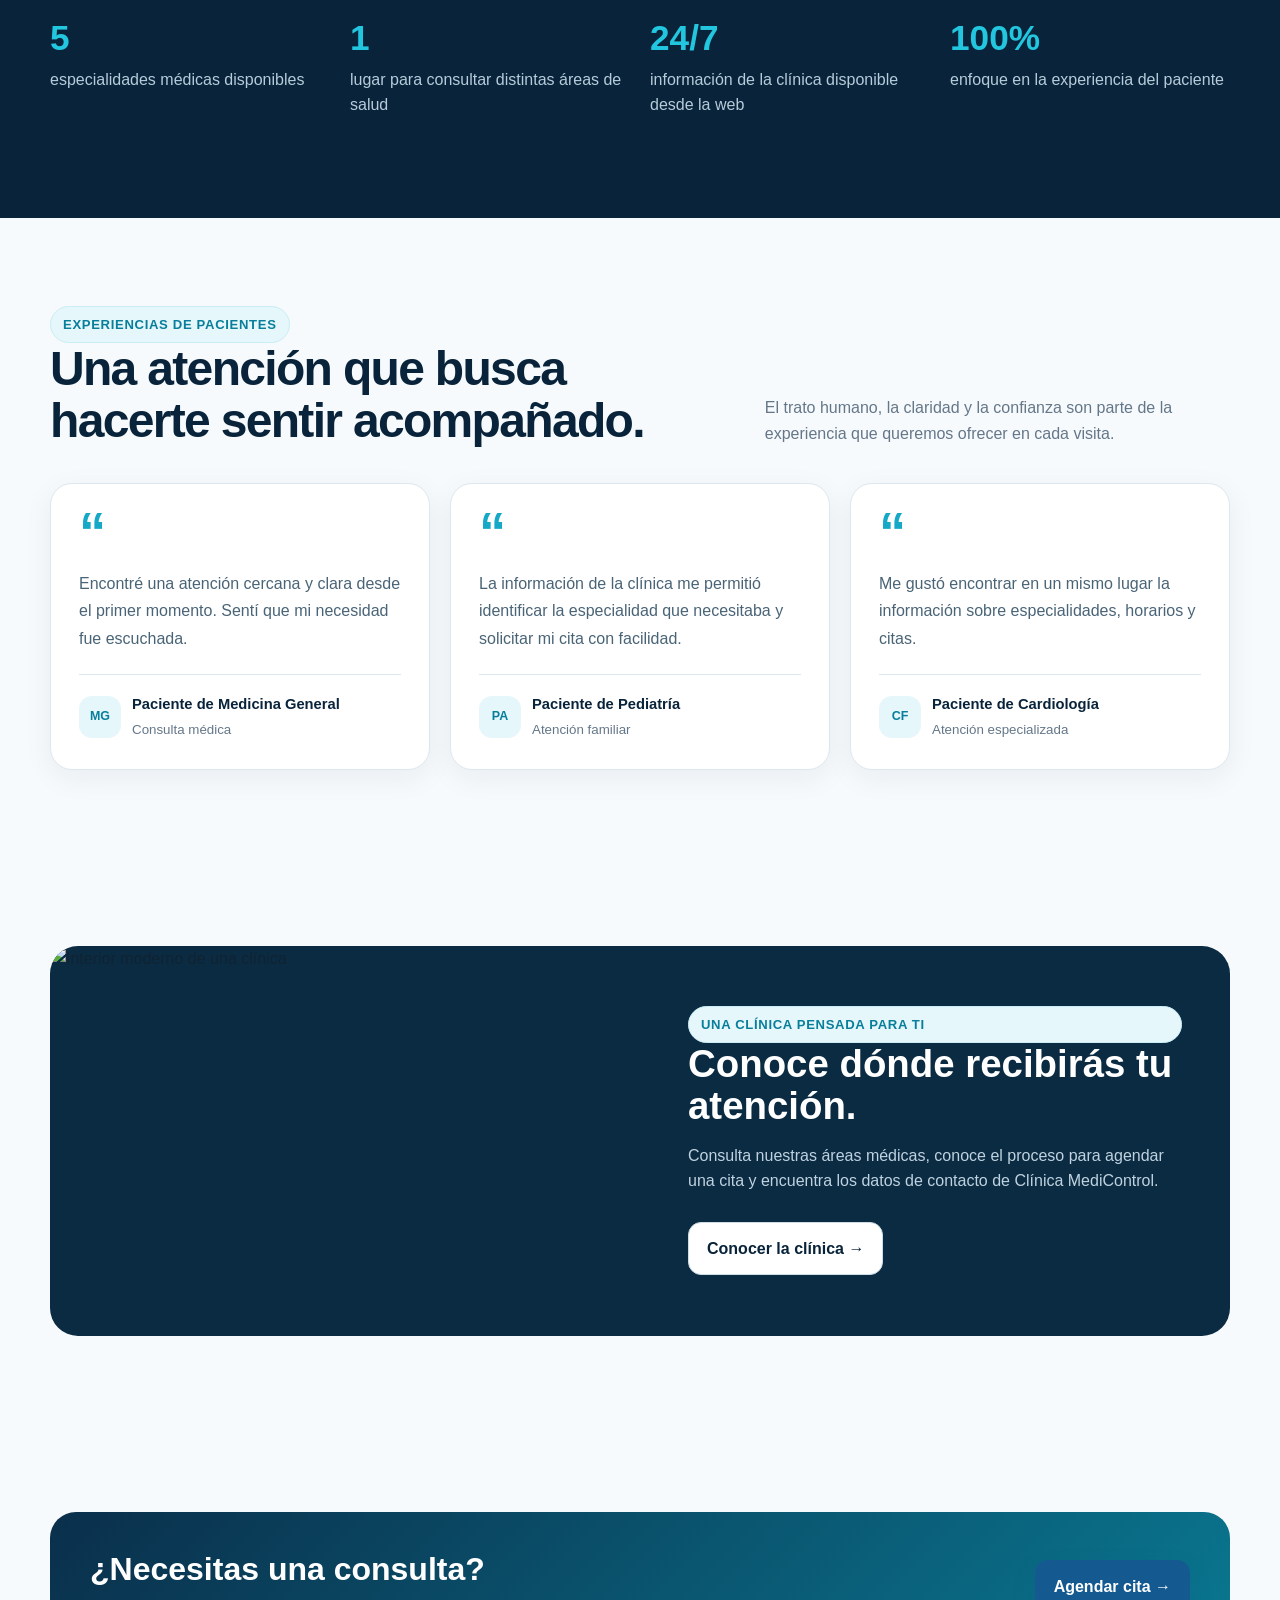
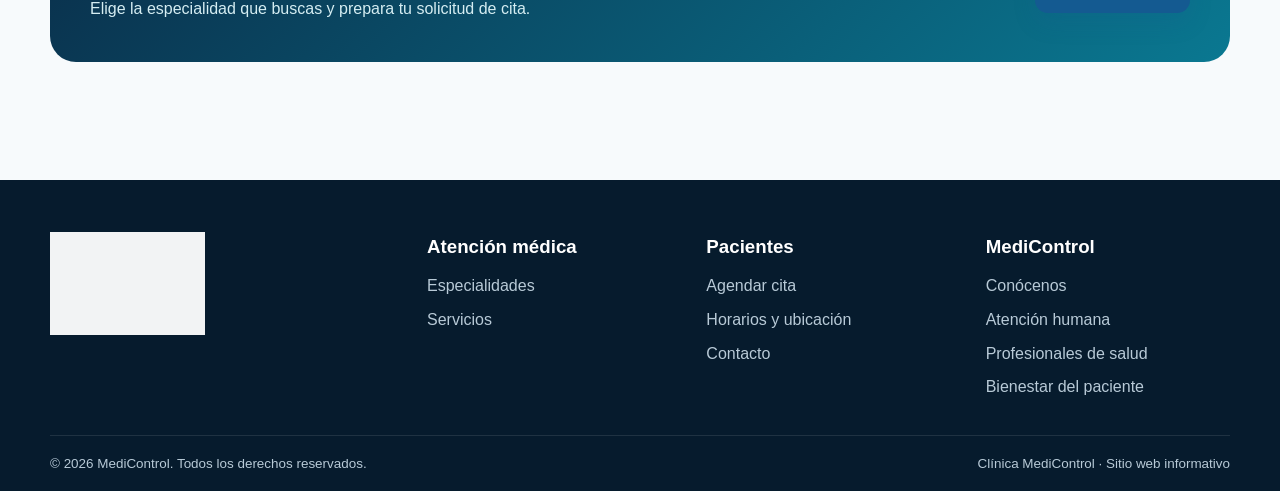
==== commit 3561f587: "modified:   README.txt 	modified:   assets/app.js 	modified:   assets/styles.css 	modified:   citas." ====
--- a/index.html
+++ b/index.html
@@ -10,8 +10,7 @@
 <body>
 
 <header>
-  <div class="topbar"><div class="container"><span>Tu salud, acompañada por profesionales</span><span>Clínica MediControl</span></div></div>
-  <nav class="navbar">
+    <nav class="navbar">
     <div class="container nav-inner">
       <a class="brand" href="index.html" aria-label="MediControl inicio"><img src="assets/logo.png" alt="MediControl"></a>
       <button class="menu-toggle" aria-label="Abrir menú" aria-expanded="false">☰</button>
@@ -22,8 +21,7 @@
           <div class="dropdown">
             <a href="especialidades.html">Especialidades <small>Conoce nuestras áreas médicas</small></a>
             <a href="servicios.html">Servicios <small>Lo que puedes encontrar en la clínica</small></a>
-            <a href="medicos.html">Equipo médico <small>Profesionales y especialidades</small></a>
-          </div>
+                      </div>
         </li>
         <li class="drop">
           <button class="drop-btn">La clínica <span class="chevron">⌄</span></button>
@@ -89,6 +87,20 @@
  </div>
 </section>
 
+<section class="section testimonials-section">
+ <div class="container">
+  <div class="section-head reveal">
+   <div><span class="eyebrow">Experiencias de pacientes</span><h2>Una atención que busca hacerte sentir acompañado.</h2></div>
+   <p>El trato humano, la claridad y la confianza son parte de la experiencia que queremos ofrecer en cada visita.</p>
+  </div>
+  <div class="testimonial-grid">
+   <article class="testimonial reveal"><div class="quote-mark">“</div><p>Encontré una atención cercana y clara desde el primer momento. Sentí que mi necesidad fue escuchada.</p><div class="testimonial-author"><span class="testimonial-avatar">MG</span><div><strong>Paciente de Medicina General</strong><small>Consulta médica</small></div></div></article>
+   <article class="testimonial reveal"><div class="quote-mark">“</div><p>La información de la clínica me permitió identificar la especialidad que necesitaba y solicitar mi cita con facilidad.</p><div class="testimonial-author"><span class="testimonial-avatar">PA</span><div><strong>Paciente de Pediatría</strong><small>Atención familiar</small></div></div></article>
+   <article class="testimonial reveal"><div class="quote-mark">“</div><p>Me gustó encontrar en un mismo lugar la información sobre especialidades, horarios y citas.</p><div class="testimonial-author"><span class="testimonial-avatar">CF</span><div><strong>Paciente de Cardiología</strong><small>Atención especializada</small></div></div></article>
+  </div>
+ </div>
+</section>
+
 <section class="section">
  <div class="container">
   <div class="image-banner reveal">
@@ -118,15 +130,14 @@
   <div class="container footer-main">
     <div>
       <img class="footer-logo" src="assets/logo.png" alt="MediControl">
-      <p>Clínica MediControl: atención médica cercana, profesional y organizada para cuidar de ti y de tu familia.</p>
+      
     </div>
     <div>
       <h3>Atención médica</h3>
       <ul>
         <li><a href="especialidades.html">Especialidades</a></li>
         <li><a href="servicios.html">Servicios</a></li>
-        <li><a href="medicos.html">Equipo médico</a></li>
-      </ul>
+              </ul>
     </div>
     <div>
       <h3>Pacientes</h3>
--- a/assets/styles.css
+++ b/assets/styles.css
@@ -214,3 +214,116 @@
 .hero-badge{padding:8px 12px;border-radius:999px;background:rgba(255,255,255,.1);border:1px solid rgba(255,255,255,.16);color:#e4f7fb;font-size:.84rem}
 @media(max-width:900px){.specialty-grid,.info-grid,.contact-cards{grid-template-columns:1fr 1fr}.service-list{grid-template-columns:1fr}.cta-strip{flex-direction:column;align-items:flex-start}}
 @media(max-width:600px){.specialty-grid,.info-grid,.contact-cards{grid-template-columns:1fr}.doctor-card{grid-template-columns:1fr}.doctor-avatar{width:76px;height:76px}}
+
+/* =============================================
+   VERSIÓN FINAL — RESPONSIVE / CONFIANZA / CITAS
+============================================= */
+*, *::before, *::after { box-sizing: border-box; }
+html { overflow-x: hidden; scroll-behavior: smooth; }
+body { overflow-x: hidden; }
+img, svg, video { max-width: 100%; }
+button, input, select, textarea { font: inherit; }
+.container { width: min(1180px, calc(100% - 40px)); margin-inline: auto; }
+.navbar { position: sticky; top: 0; z-index: 1000; }
+.nav-inner { min-width: 0; }
+.brand { flex: 0 0 auto; }
+.nav-links { min-width: 0; }
+.dropdown a { white-space: normal; }
+.hero-grid, .feature-layout, .image-banner, .appointment-layout { min-width: 0; }
+.hero-grid > *, .feature-layout > *, .image-banner > *, .appointment-layout > * { min-width: 0; }
+.hero h1, .section-head h2, .page-hero h1 { overflow-wrap: anywhere; }
+.floating { max-width: min(260px, 44%); }
+.floating small { line-height: 1.35; }
+
+.specialty-grid { align-items: stretch; }
+.specialty-card { padding: 0; display: flex; flex-direction: column; }
+.specialty-photo { aspect-ratio: 16 / 10; overflow: hidden; background: #dff4f8; }
+.specialty-photo img { display: block; width: 100%; height: 100%; object-fit: cover; transition: transform .35s ease; }
+.specialty-card:hover .specialty-photo img { transform: scale(1.04); }
+.specialty-content { padding: 25px 27px 27px; display: flex; flex-direction: column; flex: 1; }
+.specialty-content .specialty-link { margin-top: auto; padding-top: 8px; }
+
+.testimonial-grid { display: grid; grid-template-columns: repeat(3, 1fr); gap: 20px; }
+.testimonial { background: #fff; border: 1px solid var(--line); border-radius: 22px; padding: 28px; box-shadow: 0 8px 30px rgba(8,35,58,.06); }
+.quote-mark { color: var(--cyan); font-size: 3.4rem; line-height: .75; font-weight: 900; margin-bottom: 18px; }
+.testimonial > p { color: #496477; line-height: 1.7; }
+.testimonial-author { display: flex; align-items: center; gap: 11px; margin-top: 22px; padding-top: 18px; border-top: 1px solid var(--line); }
+.testimonial-author strong, .testimonial-author small { display: block; }
+.testimonial-author strong { color: var(--navy); font-size: .92rem; }
+.testimonial-author small { color: var(--muted); margin-top: 3px; }
+.testimonial-avatar { width: 42px; height: 42px; border-radius: 13px; background: #e5f7fb; color: #087e9b; display: grid; place-items: center; font-weight: 850; font-size: .78rem; }
+
+.appointment-layout { display: grid; grid-template-columns: .78fr 1.22fr; gap: 45px; align-items: start; }
+.appointment-intro { padding-top: 20px; }
+.appointment-intro h2 { font-size: clamp(2rem, 4vw, 3rem); line-height: 1.08; color: var(--navy); margin: 18px 0 15px; letter-spacing: -.035em; }
+.appointment-intro > p { color: var(--muted); max-width: 520px; line-height: 1.7; }
+.appointment-actions { display: flex; gap: 10px; margin-top: 14px; }
+.appointment-actions[hidden] { display: none; }
+.notice { line-height: 1.5; }
+
+.footer-main > div:first-child { display: flex; align-items: flex-start; }
+.footer-logo { margin-bottom: 0; }
+.compact-section { padding-top: 25px; }
+
+@media (max-width: 1000px) {
+  .container { width: min(100% - 32px, 900px); }
+  .hero-grid { grid-template-columns: 1fr; gap: 40px; }
+  .hero-visual { max-width: 760px; width: 100%; margin-inline: auto; }
+  .hero-photo { height: min(470px, 60vw); min-height: 300px; }
+  .feature-layout, .appointment-layout { grid-template-columns: 1fr; }
+  .appointment-intro { padding-top: 0; }
+  .specialty-grid, .testimonial-grid { grid-template-columns: repeat(2, 1fr); }
+  .section-head { align-items: flex-start; flex-direction: column; }
+  .section-head p { max-width: 760px; }
+}
+
+@media (max-width: 760px) {
+  .container { width: min(100% - 28px, 680px); }
+  .navbar { position: sticky; }
+  .nav-inner { height: 70px; }
+  .brand img { width: 145px; height: auto; }
+  .menu-toggle { display: block; }
+  .nav-links { top: 70px; left: 14px; right: 14px; width: auto; max-height: calc(100vh - 84px); overflow-y: auto; }
+  .nav-links > li { width: 100%; }
+  .dropdown { max-width: none; }
+  .hero-grid { padding: 42px 0 55px; }
+  .hero h1 { font-size: clamp(2.35rem, 10vw, 3.5rem); }
+  .hero p.lead { font-size: 1rem; }
+  .actions { width: 100%; }
+  .actions .btn { flex: 1 1 190px; }
+  .floating { position: static; max-width: none; margin-top: 12px; }
+  .hero-visual { display: grid; gap: 0; }
+  .hero-card { border-radius: 22px; }
+  .hero-photo { height: 330px; min-height: 0; }
+  .section { padding: 58px 0; }
+  .page-hero { padding: 58px 0; }
+  .page-hero h1 { font-size: clamp(2.25rem, 9vw, 3.5rem); }
+  .grid-3, .specialty-grid, .testimonial-grid, .stats-grid, .process, .info-grid, .contact-cards { grid-template-columns: 1fr; }
+  .form-card { padding: 22px; border-radius: 20px; }
+  .form-grid { grid-template-columns: 1fr; }
+  .field.full { grid-column: auto; }
+  .service-list { grid-template-columns: 1fr; }
+  .image-banner img { height: 260px; }
+  .image-banner .copy { padding: 30px 24px; }
+  .image-banner .copy h2 { font-size: 2rem; }
+  .feature-image img { height: 320px; }
+  .cta-strip { padding: 30px 24px; }
+  .cta-strip h2 { font-size: 1.75rem; }
+  .footer-main { grid-template-columns: 1fr; gap: 26px; padding: 42px 0 30px; }
+  .footer-bottom { flex-direction: column; gap: 7px; }
+  .hours { display: block; overflow-x: auto; white-space: nowrap; }
+  .testimonial { padding: 24px; }
+}
+
+@media (max-width: 420px) {
+  .container { width: min(100% - 22px, 398px); }
+  .brand img { width: 132px; }
+  .hero h1 { font-size: 2.2rem; }
+  .hero-photo { height: 250px; }
+  .actions .btn { width: 100%; flex-basis: 100%; }
+  .btn { width: 100%; }
+  .specialty-content { padding: 22px; }
+  .form-card { padding: 17px; }
+  .field input, .field textarea, .field select { font-size: 16px; }
+  .appointment-actions .btn { width: 100%; }
+}
